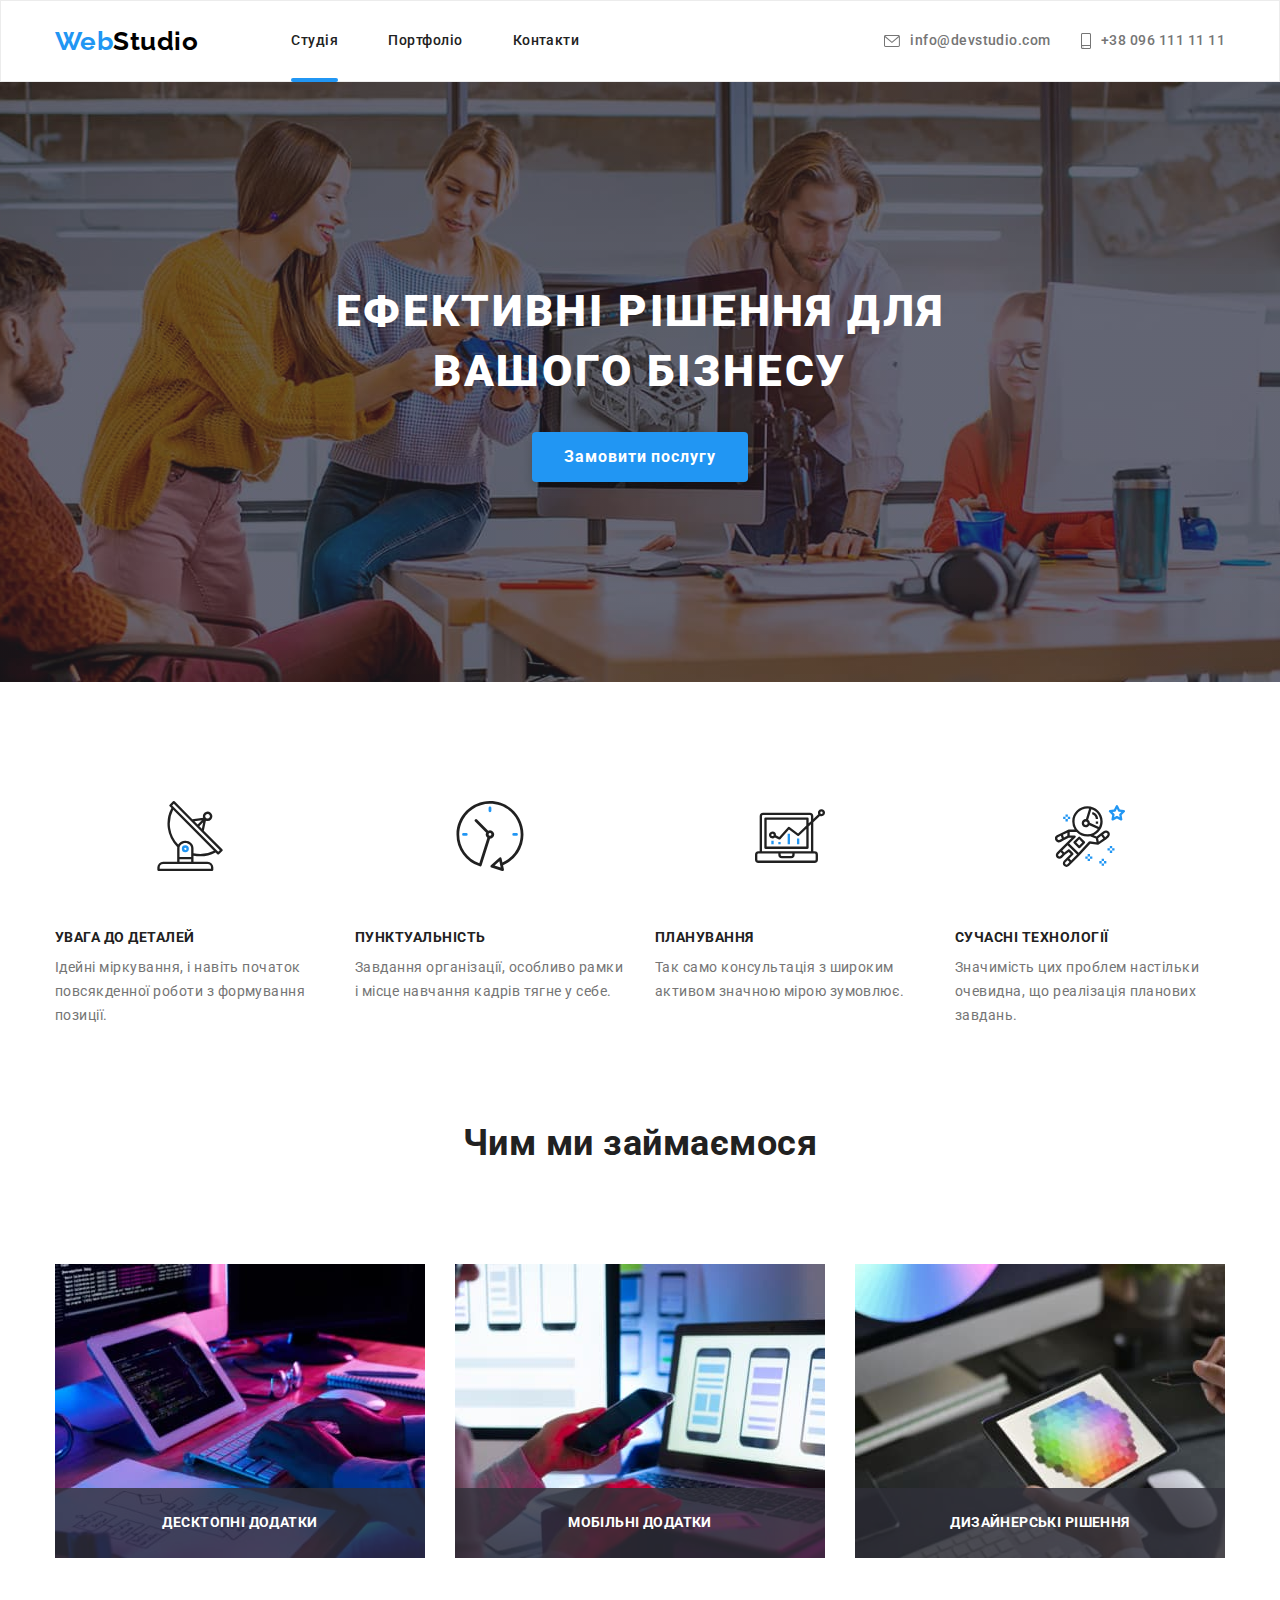
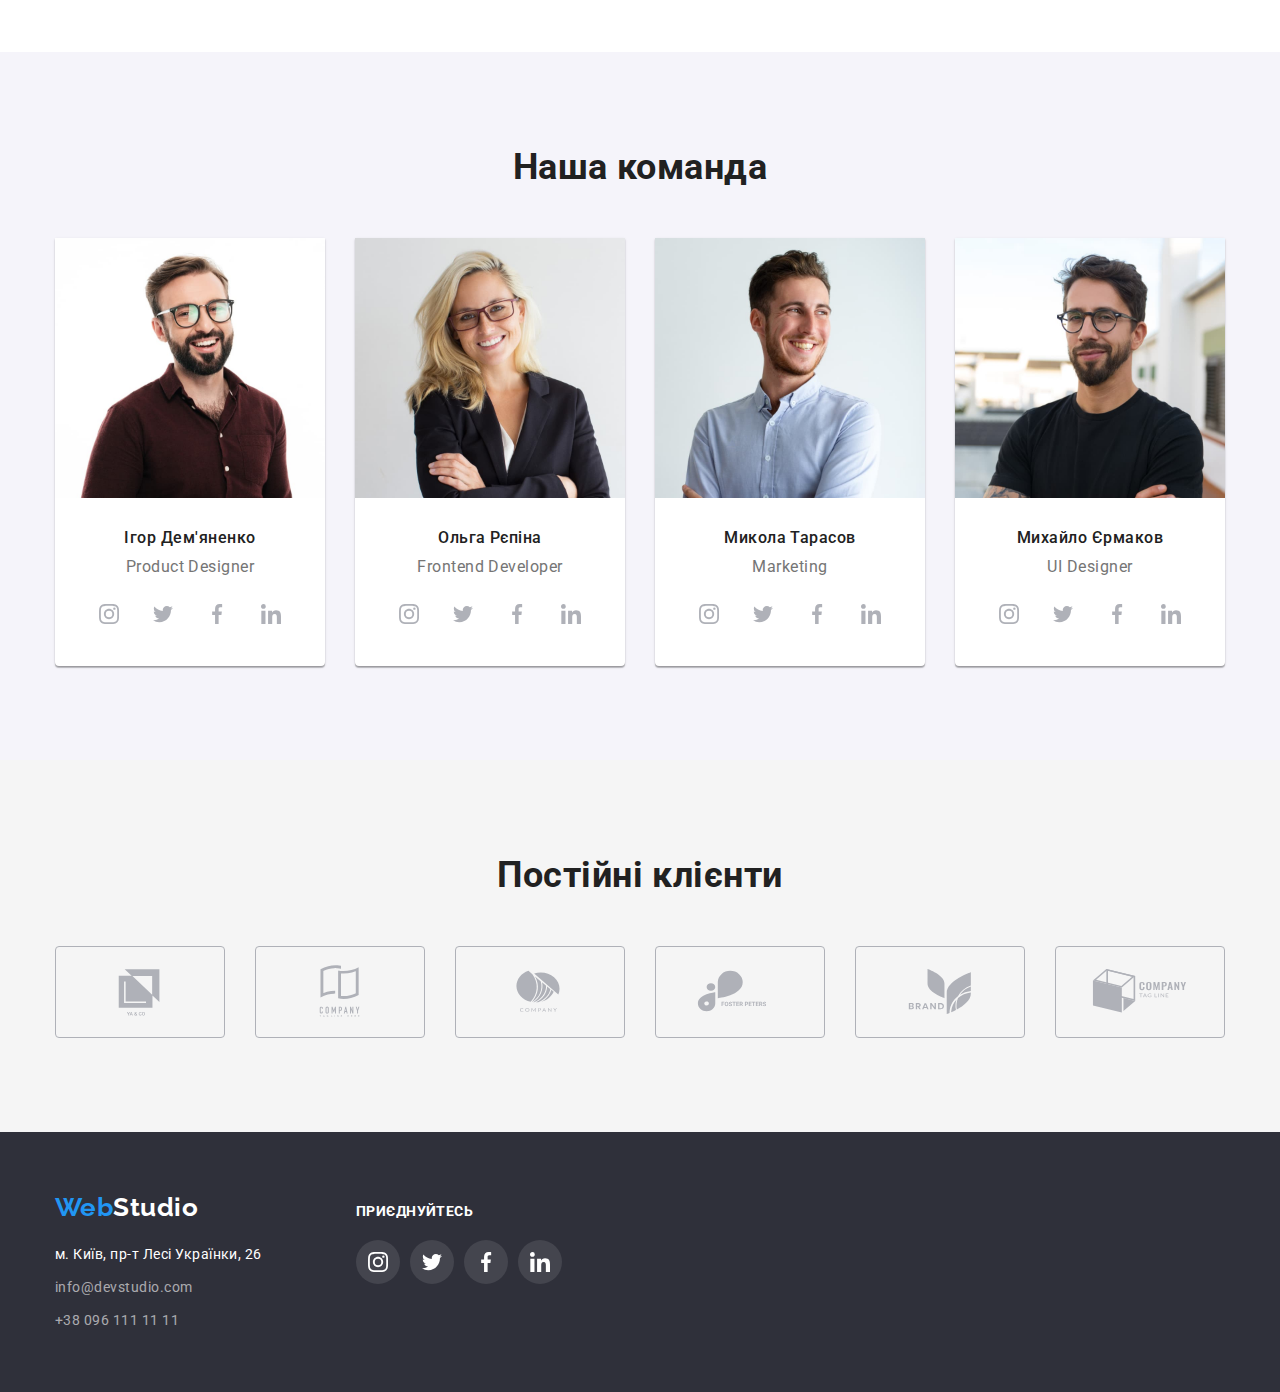
==== index.html @ 93f1c20d "HW5DONE" ====
<!DOCTYPE html>
<html lang="en">
<head>
    <meta charset="UTF-8">
    <meta http-equiv="X-UA-Compatible" content="IE=edge">
    <meta name="viewport" content="width=device-width, initial-scale=1.0">
    <title>Ефективні рішення для вашого бізнесу</title>
    <link rel="preconnect" href="https://fonts.googleapis.com">
    <link rel="preconnect" href="https://fonts.gstatic.com" crossorigin>
    <link href="https://fonts.googleapis.com/css2?family=Raleway:wght@700&family=Roboto:wght@400;500;700;900&display=swap" 
    rel="stylesheet">
    <link rel="stylesheet" 
    href="https://cdnjs.cloudflare.com/ajax/libs/modern-normalize/1.1.0/modern-normalize.min.css">
    <link rel="stylesheet" href="./CSS/styles.css">
</head>
<body>

<!-- HEADER  -->

<header class="header">
    <div class="container header-menu">
        <a href="./index.html" class="logo"><span class="logo-web">Web</span>Studio</a>
        <nav>
            <ul class="site-nav list">
                <li class="item"><a href="/index.html" class="link current">Студія</a></li>
                <li class="item"><a href="/portfolio.html" class="link">Портфоліо</a></li>
                <li class="item"><a href="#" class="link">Контакти</a></li>
            </ul>
        </nav>
        <ul class="list-cont"> 
            <li class="item-cont">
                <a href="mailto:info@devstudio.com" class="link cont-accent">
                    <svg class="cont-icon email" width="16" height="12">
                        <use href="./images/symbol-defs.svg#envelope"></use>
                    </svg>
               info@devstudio.com</a>
            </li>
            <li class="item-cont">
                <a href="tel:+380961111111" class="link cont-accent">
                    <svg class="cont-icon tell" width="10" height="16">
                        <use href="./images/symbol-defs.svg#smartphone"></use>
                    </svg>
                +38 096 111 11 11</a></li>
        </ul>
    </div>
</header>

<!-- БАННЕР  -->

<div class="banner-page">
    <section class="container banner">
        <h1 class="text-banner">ЕФЕКТИВНІ РІШЕННЯ ДЛЯ ВАШОГО БІЗНЕСУ</h1>
        <button type="button" class="banner-btn" data-modal-open>Замовити послугу</button>
    </section>
</div>
<!-- Секція з описом  -->
<section class="section container">
    <h2 class="visually-hidden">Description</h2>
    <ul class="list-descr">
        <li class="item">
            <svg class="icon-descr">
                <use href="./images/symbol-defs.svg#antenna"></use>
            </svg>
            <h3 class="title-descr">УВАГА ДО ДЕТАЛЕЙ</h3>
            <p class="text-descr">Ідейні міркування, і навіть початок повсякденної роботи з формування позиції.</p>
        </li>
        <li class="item">
            <svg class="icon-descr">
                <use href="./images/symbol-defs.svg#clock"></use>
            </svg>
            <h3  class="title-descr">ПУНКТУАЛЬНІСТЬ</h3>
            <p class="text-descr">Завдання організації, особливо рамки і місце навчання кадрів тягне у себе.</p>
        </li>
        <li class="item">
            <svg class="icon-descr">
                <use href="./images/symbol-defs.svg#diagram"></use>
            </svg>
            <h3  class="title-descr">ПЛАНУВАННЯ</h3>
            <p class="text-descr">Так само консультація з широким активом значною мірою зумовлює.</p>
        </li>
        <li class="item">
            <svg class="icon-descr">
                <use href="./images/symbol-defs.svg#astronaut"></use>
            </svg>
            <h3  class="title-descr">СУЧАСНІ ТЕХНОЛОГІЇ</h3>
            <p class="text-descr">Значимість цих проблем настільки очевидна, що реалізація планових завдань.</p>
        </li>
    </ul>
</section>
<!-- Секція з картинками "Чим ми займаємося"  -->
<section class="container doing">
    <h2 class="title-doing">Чим ми займаємося</h2>
        <ul class="doing-list">
            <li class="item"><img src="./images/img1.jpg" class="img-doing" alt="picture1" width="370" height="294">
            <p class="doing-text">десктопні додатки</p>
            </li>
            <li class="item"><img src="./images/img2.jpg" class="img-doing" alt="picture2" width="370" height="294">
            <p class="doing-text">мобільні додатки</p>
            </li>
            <li class="item"><img src="./images/img3.jpg" class="img-doing" alt="picture3" width="370" height="294">
            <p class="doing-text">дизайнерські рішення</p>
            </li>
        </ul>
</section>

<!-- Секція з фото "Наша команда"  -->

<section class="section team">
    <div class="container">
    <h2 class="section-title">Наша команда</h2>
        <ul class="team-list">
            <li class="item"><img src="./images/img4.jpg" alt="photo1" width="270" height="260">
                <h3 class="title-team">Ігор Дем'яненко</h3>
                <p class="text-team">Product Designer</p>
                <ul class="list-soc">
                    <li class="">
                        <a href="" class="link-soc">
                            <svg class="icon-item" width="20px" height="20px">
                                <use href="./images/symbol-defs.svg#instagram"></use>
                            </svg>
                        </a>
                    </li>
                    <li class="">
                        <a href="" class="link-soc">
                            <svg class="icon-item" width="20px" height="20px">
                                <use href="./images/symbol-defs.svg#twitter"></use>
                            </svg>
                        </a>
                    </li>     
                    <li class="">
                        <a href="" class="link-soc">
                            <svg class="icon-item" width="20px" height="20px">
                                <use href="./images/symbol-defs.svg#facebook"></use>
                            </svg>
                        </a>
                    </li>       
                    <li class="">
                        <a href="" class="link-soc ">
                            <svg class="icon-item" width="20px" height="20px">
                                <use href="./images/symbol-defs.svg#linkedin"></use>
                            </svg>
                        </a>
                    </li>
                </ul>
            </li>
            <li class="item"><img src="./images/img5.jpg" alt="photo2" width="270" height="260">
                <h3 class="title-team">Ольга Рєпіна</h3>
                <p class="text-team">Frontend Developer</p>
                <ul class="list-soc">
                    <li class="item-soc">
                        <a href="" class="link-soc">
                            <svg class="icon-item" width="20px" height="20px">
                                <use href="./images/symbol-defs.svg#instagram"></use>
                            </svg>
                        </a>
                    </li>
                    <li class="item-soc">
                        <a href="" class="link-soc">
                            <svg class="icon-item" width="20px" height="20px">
                                <use href="./images/symbol-defs.svg#twitter"></use>
                            </svg>
                        </a>
                    </li>     
                    <li class="item-soc">
                        <a href="" class="link-soc">
                            <svg class="icon-item" width="20px" height="20px">
                                <use href="./images/symbol-defs.svg#facebook"></use>
                            </svg>
                        </a>
                    </li>       
                    <li class="item-soc">
                        <a href="" class="link-soc ">
                            <svg class="icon-item" width="20px" height="20px">
                                <use href="./images/symbol-defs.svg#linkedin"></use>
                            </svg>
                        </a>
                    </li>
                </ul>
            </li>
            <li class="item"><img src="./images/img6.jpg" alt="photo3" width="270" height="260">
                <h3 class="title-team">Микола Тарасов</h3>
                <p class="text-team">Marketing</p>
                <ul class="list-soc">
                    <li class="item-soc">
                        <a href="" class="link-soc">
                            <svg class="icon-item" width="20px" height="20px">
                                <use href="./images/symbol-defs.svg#instagram"></use>
                            </svg>
                        </a>
                    </li>
                    <li class="item-soc">
                        <a href="" class="link-soc">
                            <svg class="icon-item" width="20px" height="20px">
                                <use href="./images/symbol-defs.svg#twitter"></use>
                            </svg>
                        </a>
                    </li>     
                    <li class="item-soc">
                        <a href="" class="link-soc">
                            <svg class="icon-item" width="20px" height="20px">
                                <use href="./images/symbol-defs.svg#facebook"></use>
                            </svg>
                        </a>
                    </li>       
                    <li class="item-soc">
                        <a href="" class="link-soc ">
                            <svg class="icon-item" width="20px" height="20px">
                                <use href="./images/symbol-defs.svg#linkedin"></use>
                            </svg>
                        </a>
                    </li>
                </ul>
            </li>
            <li class="item"><img src="./images/img7.jpg" alt="photo4" width="270" height="260">
                <h3 class="title-team">Михайло Єрмаков</h3>
                <p class="text-team">UI Designer</p>
                <ul class="list-soc">
                    <li class="item-soc">
                        <a href="" class="link-soc">
                            <svg class="icon-item" width="20px" height="20px">
                                <use href="./images/symbol-defs.svg#instagram"></use>
                            </svg>
                        </a>
                    </li>
                    <li class="item-soc">
                        <a href="" class="link-soc">
                            <svg class="icon-item" width="20px" height="20px">
                                <use href="./images/symbol-defs.svg#twitter"></use>
                            </svg>
                        </a>
                    </li>     
                    <li class="item-soc">
                        <a href="" class="link-soc">
                            <svg class="icon-item" width="20px" height="20px">
                                <use href="./images/symbol-defs.svg#facebook"></use>
                            </svg>
                        </a>
                    </li>       
                    <li class="item-soc">
                        <a href="" class="link-soc ">
                            <svg class="icon-item" width="20px" height="20px">
                                <use href="./images/symbol-defs.svg#linkedin"></use>
                            </svg>
                        </a>
                    </li>
                </ul>
            </li>
        </ul>
    </div>
</section>

<!-- CLIENTS -->

<section class="section clients">
    <div class="container">
        <h2 class="section-title">Постійні клієнти</h2>
        <ul class="list-clients">
            <li class="item-cli">
                <a href="" class="link-cli">
                    <svg class="icon-cli" width="106px" height="60px">
                        <use href="./images/symbol-defs.svg#client1"></use>
                    </svg>
                </a>
            </li>
            <li class="item-cli">
                <a href="" class="link-cli">
                    <svg class="icon-cli" width="106px" height="60px">
                        <use href="./images/symbol-defs.svg#client2"></use>
                    </svg>
                </a>
            </li>
            <li class="item-cli">
                <a href="" class="link-cli">
                    <svg class="icon-cli" width="106px" height="60px">
                        <use href="./images/symbol-defs.svg#client3"></use>
                    </svg>
                </a>
            </li>
            <li class="item-cli">
                <a href="" class="link-cli">
                    <svg class="icon-cli" width="106px" height="60px">
                        <use href="./images/symbol-defs.svg#client4"></use>
                    </svg>
                </a>
            </li>
            <li class="item-cli">
                <a href="" class="link-cli">
                    <svg class="icon-cli" width="106px" height="60px">
                        <use href="./images/symbol-defs.svg#client5"></use>
                    </svg>
                </a>
            </li>
            <li class="item-cli">
                <a href="" class="link-cli">
                    <svg class="icon-cli" width="106px" height="60px">
                        <use href="./images/symbol-defs.svg#client6"></use>
                    </svg>
                </a>
            </li>
        </ul>
    </div>
</section>

<!-- FOOTER  -->

<footer class="page-footer">
    <section class="container footer">
        <div class="footer-contact">
                <a href="./index.html" class="logo-white logo"><span class="logo-web">Web</span>Studio</a>
                </a>
            <address class="footer-adress">
                <ul>
                    <li class="adress-item geo">
                        <a href="http://surl.li/anqcu" class="adress-link geo">м. Київ, пр-т Лесі Українки, 26</a>
                    </li>
                    <li class="adress-item">
                        <a href="mailto:info@devstudio.com" class="adress-link">info@devstudio.com</a>
                    </li>
                    <li class="adress-item">
                        <a href="tel:+380961111111" class="adress-link">+38 096 111 11 11</a>
                    </li>
                </ul>
            </address>
        </div>
        <div class="header-soc">
            <h4 class="text-soc">ПРИЄДНУЙТЕСЬ</h4>
                <ul class="list-join">
                    <li class="item-join">
                        <a href="" class="link-soc">
                            <svg class="icon-join" width="20px" height="20px">
                                <use href="./images/symbol-defs.svg#instagram"></use>
                            </svg>
                        </a>
                    </li>
                    <li class="item-join">
                        <a href="" class="link-soc">
                            <svg class="icon-join" width="20px" height="20px">
                                <use href="./images/symbol-defs.svg#twitter"></use>
                            </svg>
                        </a>
                    </li>     
                    <li class="item-join">
                        <a href="" class="link-soc">
                            <svg class="icon-join" width="20px" height="20px">
                                <use href="./images/symbol-defs.svg#facebook"></use>
                            </svg>
                        </a>
                    </li>       
                    <li class="item-join">
                        <a href="" class="link-soc ">
                            <svg class="icon-join" width="20px" height="20px">
                                <use href="./images/symbol-defs.svg#linkedin"></use>
                            </svg>
                        </a>
                    </li>
                </ul>
        </div>
    </section>
</footer>

<!-- Модальне вікно -->
<div class="backdrop is-hidden" data-modal>
    <div class="modal">
        <button class="modal-close" data-modal-close>
            <svg class="modal-icon-close" width="18px" height="18px">
                <use href="./images/symbol-defs.svg#close-black"></use>
            </svg>
        </button>
    </div>
</div>

<script src="./modal.js"></script>

</body>
</html>
---- CSS/styles.css ----
:root {

  /* CSS-змінні для color and bg */
  --primary-text-color: #757575;
  --secondary-text-color: #212121;
  --tertiary-text-color: #ffffff;
  --accent-text-color: #2196f3;
  --logo-text: #000000;
  --footer-text-color: rgba(255, 255, 255, 0.6);

  --primary-bg-color: #ffffff;
  --secondary-bg-color: #2f303a;
  --section-bg-color: #f5f4fa;

  --banner-bg-color: #c4c4c4;

  --primary-bg-btn: #2196f3;
  --secondary-bg-btn: #188ce8;

  --primary-bg-btnfilter: #f5f4fa;
  --secondary-bg-btnfilter: #2196f3;

  --first-border: #ececec;

  --team-list-bg: #ffffff;

  --icon-color-accent: #ffffff;
  --icon-color: #afb1b8;
  --icon-bg-color: #2196f3;

  --clients-bg: #f5f5f5;

  --icon-bg-footer: rgba(255, 255, 255, 0.1);

  --border-accent-clients: #2196f3;
  --client-accent-color: #2196f3;

  --nav-border-color: #2196f3;

  --modal-backdrop-bg: rgba(0, 0, 0, 0.2);
  --modal-bg: #ffffff;

  --overlay-text-color: #FFFFFF;
  --overlay-bg-color: rgba(33, 150, 243, 0.9);

  /* CSS-змінні для transition */
--time-hover: 250ms;
--cubic-function: cubic-bezier(0.4, 0, 0.2, 1);
}

/* Плагіни та rezet */

/* * { 
    outline: 2px solid cornflowerblue;
}  */

h1,
h2,
h3,
h4,
h5,
h6,
ul,
li,
p {
  margin: 0;
}

ul,
ol {
  padding: 0;
  margin: 0;
  list-style: none;
}

a {
  text-decoration: none;
  color: currentColor;
}

img {
  display: block;
}
/* ЗАГАЛЬНІ ЗНАЧЕННЯ */

body {
  font-family: 'Roboto', sans-serif;
  letter-spacing: 0.03em;

  color: var(--primary-text-color);
  background-color: var(--primary-bg-color);
}

.container {
  margin: 0 auto;
  padding-left: 15px;
  padding-right: 15px;

  width: 1200px;
}

.section {
  padding-top: 94px;
  padding-bottom: 94px;
}

ul {
  list-style: none;
}

h2 {
  text-align: center;
  font-weight: 700;
  font-size: 36px;
  line-height: 1.17;
}
h2,
h3 {
  color: var(--secondary-text-color);
}

.visually-hidden {
  position: absolute;
  white-space: nowrap;
  width: 1px;
  height: 1px;
  overflow: hidden;
  border: 0;
  padding: 0;
  clip: rect(0 0 0 0);
  clip-path: inset(50%);
  margin: -1px;
}

/* HEADER */

.header-menu {
  display: flex;
  align-items: center;
}

.site-nav {
  display: flex;
  margin-left: 93px;
  gap: 50px;
}

.header {
  border: 1px solid var(--first-border);
  background-color: var(--primary-bg-color);
}

.logo {
  font-family: 'Raleway', sans-serif;
  font-weight: 700;
  font-size: 26px;
  line-height: 1.19;

  color: var(--logo-text);
}

.logo-web {
  color: var(--accent-text-color);
}

/* navigation */

.site-nav .item {
  position: relative;
}

.site-nav .link {
  display: block;
  padding-top: 32px;
  padding-bottom: 32px;

  font-weight: 500;
  font-size: 14px;
  line-height: 1.14;

  color: var(--secondary-text-color);
  transition: color var(--time-hover) var(--cubic-function);
}

.site-nav .current::after {
  position: absolute;
  content: '';
  bottom: -1px;
  display: block;

  width: 100%;

  border-radius: 2px;
  border-bottom: 4px solid var(--nav-border-color);
}

/* contact */

.list-cont {
  display: flex;
  align-items: center;
  margin-left: auto;
  gap: 30px;
}

.item-cont .link {
  display: flex;
  align-items: center;
  padding: 32px 0;
  margin-left: auto;

  font-weight: 500;
  font-size: 14px;
  line-height: 1.14;

  transition: color var(--time-hover) var(--cubic-function);
}

.cont-icon {
  fill: currentColor;
  margin-right: 10px;
}

.link:hover,
.link:focus {
  color: var(--accent-text-color);
}

/* 250ms, функция распределения времени - cubic-bezier(0.4, 0, 0.2, 1) */

/* BANNER */

.banner-page {
  margin-left: auto;
  margin-right: auto;

  max-width: 1600px;
  height: 600px;

  background-color: var(--banner-bg-color-2);
  background-image: linear-gradient(to right, rgba(47, 48, 58, 0.4), rgba(47, 48, 58, 0.4)),
    url(../images/banner.jpg);
  /* або можна дати перший фон за допомогою формата картинки (також працює, перевірено)
        PNG background-image: url(../images/Overlay.png),
    url(../images/banner.jpg) ;  */
  background-repeat: no-repeat;
  background-position: center;

  text-align: center;
}

.banner {
  padding: 200px 0;
}

.text-banner {
  margin: 0 auto;
  margin-bottom: 30px;
  padding-left: 15px;
  padding-right: 15px;

  max-width: 696px;

  font-weight: 900;
  font-size: 44px;
  line-height: 1.36;
  letter-spacing: 0.06em;

  color: var(--tertiary-text-color);
}
.banner-btn {
  padding: 10px 24px;

  min-width: 216px;
  height: 50px;

  font-family: inherit;
  font-weight: 700;
  font-size: 16px;
  line-height: 1.87;
  letter-spacing: 0.06em; 

  cursor: pointer;
  border: none;
  border-radius: 4px;

  color: var(--tertiary-text-color);
  background-color: var(--primary-bg-btn);

  box-shadow: 0px 4px 8px rgba(0, 0, 0, 0.15);
  transition: background-color var(--time-hover) var(--cubic-function);
}

.banner-btn:hover,
.banner-btn:focus {
  background-color: var(--secondary-bg-btn);
}

/* СЕКЦІЯ З ОПИСОМ */

.list-descr {
  display: flex;
  gap: 30px;
}

.icon-descr {
  margin: 25px 100px;
  margin: 25px 100px;
  height: 70px;
  width: 70px;
}

.title-descr {
  margin-top: 30px;
  margin-bottom: 10px;

  text-transform: uppercase;
  font-weight: 700px;
  font-size: 14px;
  line-height: 1.14;
}

.text-descr {
  font-weight: 400;
  font-size: 14px;
  line-height: 1.7;
}


/* СЕКЦІЯ: ЧИМ МИ ЗАЙМАЄМОСЯ */

.doing {
  margin-bottom: 94px;
}

.title-doing {
  margin-bottom: 50px;
}

.doing-list {
  display: flex;
  gap: 30px;
}

.doing-list .item {
    position: relative;
    margin-top: 50px;
    line-height: 0;
}

.doing-text {
    position: absolute;
    bottom: 0;
    padding-top: 27px;

    width: 100%;
    height: 70px;

    font-weight: 700;
    font-size: 14px;
    line-height: 1.14;
    text-align: center;
    letter-spacing: 0.03em;
    text-transform: uppercase;
    color: var(--tertiary-text-color);
    background: rgba(47, 48, 58, 0.8);
}

/* СЕКЦІЯ: НАША КОМАНДА */

.section-title {
  margin-bottom: 50px;
}

.team-list {
  display: flex;
  gap: 30px;
}

.team {
  background-color: var(--section-bg-color);
}

.team-item {
  background-color: var(--primary-bg-color);
}

.team-list .item {
  background: var(--team-list-bg);
  box-shadow: 0px 1px 3px rgba(0, 0, 0, 0.12), 0px 1px 1px rgba(0, 0, 0, 0.14),
    0px 2px 1px rgba(0, 0, 0, 0.2);
  border-radius: 0px 0px 4px 4px;
}

.title-team,
.text-team {
  font-size: 16px;
  line-height: 1.19;
  text-align: center;
}

.title-team {
  margin-top: 30px;
  margin-bottom: 10px;

  color: var(--secondary-text-color);
  font-weight: 500;
}

.text-team {
  font-weight: 400;
}

/* soc-icons */

.list-soc {
  display: flex;
  justify-content: center;
  gap: 10px;
  margin: 16px 32px 30px 32px;
}

.link-soc {
  display: flex;
  align-items: center;
  justify-content: center;
  padding: 12px;

  width: 44px;
  height: 44px;

  border-radius: 50%;
  fill: var(--icon-color);
  transition: background-color var(--time-hover) var(--cubic-function),
   fill var(--time-hover) var(--cubic-function);
}

.link-soc:hover,
.link-soc:focus {
  background-color: var(--icon-bg-color);
  fill: var(--icon-color-accent);
}

/* ПРИМІТКА ДЛЯ СЕБЕ: для того щоб розщирити вплив ховера та фокуса, задається зміна одразу лінку! <a href="" class="link-soc"> */

/* CLIENTS */
.clients {
  background-color: var(--clients-bg);
  text-align: center;
}

.list-clients {
  display: flex;
  gap: 30px;
}

.link-cli {
  display: flex;
  justify-content: center;
  align-items: center;

  height: 92px;
  width: 170px;

  border: 1px solid #afb1b8;
  border-radius: 4px;
  transition: border-color var(--time-hover) var(--cubic-function);
}

.link-cli {
  fill: var(--icon-color);
  transition: fill var(--time-hover) var(--cubic-function);
}

.link-cli:hover,
.link-cli:focus {
  fill: var(--client-accent-color);
}

.link-cli:hover,
.link-cli:focus {
  border-color: var(--border-accent-clients);
}

/* FOOTER */

.footer {
  display: flex;
}

.page-footer {
  background-color: var(--secondary-bg-color);
}

.footer-contact {
  margin: 60px 0;
}

.logo-white {
  color: var(--tertiary-text-color);
}

.footer-adress {
  margin-top: 20px;
}

.adress-item:not(:last-child) {
  margin-bottom: 9px;
}

.adress-link {
  font-style: normal;
  font-weight: 400;
  font-size: 14px;
  line-height: 1.7;

  color: var(--footer-text-color);
  transition: color var(--time-hover) var(--cubic-function);
}

.adress-link:hover,
.adress-link:focus {
  color: var(--accent-text-color);
}

.geo {
  color: var(--tertiary-text-color);
  width: 231px;
}

/* приєднуйтесь */

.text-soc {
  font-weight: 700;
  font-size: 14px;
  line-height: 1.14;
  letter-spacing: 0.03em;
  color: var(--tertiary-text-color);
}

.header-soc {
  margin: 72px 0 100px 70px;
}

.list-join {
  display: flex;
  justify-content: center;
  gap: 10px;
  margin-top: 20px;
}

.link-soc {
  display: flex;
  justify-content: center;
  align-items: center;

  width: 44px;
  height: 44px;

  border-radius: 50%;
  background-color: var(--icon-bg-footer);
  transition: background-color var(--time-hover) var(--cubic-function);
}

.icon-join {
  fill: var(--icon-color-accent);
}

.link-soc:hover {
  background-color: var(--icon-bg-color);
}

/* для portfolio.html */

/* FILTER */

.filter-list {
  display: flex;
  justify-content: center;
  gap: 8px;
  padding-bottom: 16px;

  min-width: 575px;
  margin-bottom: 34px;
}

.filter-btn {
  border: none;
  padding: 6px 22px;

  min-width: 73px;
  height: 38px;

  font-family: inherit;
  font-weight: 500;
  font-size: 16px;
  line-height: 1.63;
  cursor: pointer;

  color: var(--secondary-text-color);
  background-color: var(--primary-bg-btnfilter);
  transition: box-shadow var(--time-hover) var(--cubic-function),
  color var(--time-hover) var(--cubic-function),
  background-color var(--time-hover) var(--cubic-function);
}

.filter-btn:hover,
.filter-btn:focus {
  border-radius: 4px;
  box-shadow: 0px 3px 1px rgba(0, 0, 0, 0.1), 0px 1px 2px rgba(0, 0, 0, 0.08),
    0px 2px 2px rgba(0, 0, 0, 0.12);

  color: var(--primary-bg-color);
  background-color: var(--secondary-bg-btnfilter);
}

/* Контент сторінки */

.main-list {
  display: flex;
  gap: 30px;
  flex-wrap: wrap;

}

.main-item {
  transition: box-shadow var(--time-hover) var(--cubic-function);
}

.main-item:hover {
  box-shadow: 0px 1px 1px rgba(0, 0, 0, 0.12), 0px 4px 4px rgba(0, 0, 0, 0.06),
    1px 4px 6px rgba(0, 0, 0, 0.16);
}

.main-title {
  font-weight: 700;
  font-size: 18px;
  line-height: 2;
  letter-spacing: 0.06em;

  color: var(--secondary-text-color);
}

.text-border {
  padding: 20px 24px;

  background-color: var(--team-list-bg);
  border: 1px solid #eeeeee;
  border-top: none;
}

.main-text {
  font-weight: 400;
  font-size: 16px;
  line-height: 1.87;
}

/* overlay */

.info-wrapper {
  position: relative;
  overflow: hidden;
}

.info-overlay {
  position: absolute;
  padding: 63px 24px;
  top: 0;

  width: 100%;
  height: 100%;

  transform: translateY(100%);
  background-color: var(--overlay-bg-color);
  transition: transform var(--time-hover) var(--cubic-function);
}

.overlay-info-text {
  font-size: 18px;
  line-height: calc(28/18);
  color: var(--overlay-text-color);
}

.info-wrapper:hover .info-overlay {
  transform: translateY(0);
}


/* Модальне вікно */

.backdrop {
  position: fixed;
  visibility: visible;
  top: 0;
  left: 0;

  width: 100%;
  height: 100%;

  background-color: var(--modal-backdrop-bg);
  opacity: 1;
  transition: background-color var(--time-hover) var(--cubic-function), 
  opacity var(--time-hover) var(--cubic-function),
  visibility var(--time-hover) var(--cubic-function);
}

.backdrop.is-hidden {
  visibility: hidden;
  opacity: 0;
  pointer-events: none;
}

.modal {
  position: absolute;
  top: 50%;
  left: 50%;
  transform: translate(-50%, -50%);

  width: 528px;
  height: 581px;

  background-color: var(--modal-bg);
  box-shadow: 0px 1px 3px rgba(0, 0, 0, 0.12), 0px 1px 1px rgba(0, 0, 0, 0.14),
    0px 2px 1px rgba(0, 0, 0, 0.2);
  border-radius: 4px;
  transition: transform var(--time-hover) var(--cubic-function);
}

.modal-close {
    position: absolute;
    display: flex;
    justify-content: center;
    align-items: center;
    top: 8px;
    right: 8px;

    width: 30px;
    height: 30px;

    cursor: pointer;
    background: inherit;
    border: 1px solid rgba(0, 0, 0, 0.1);
    border-radius: 50%;
}
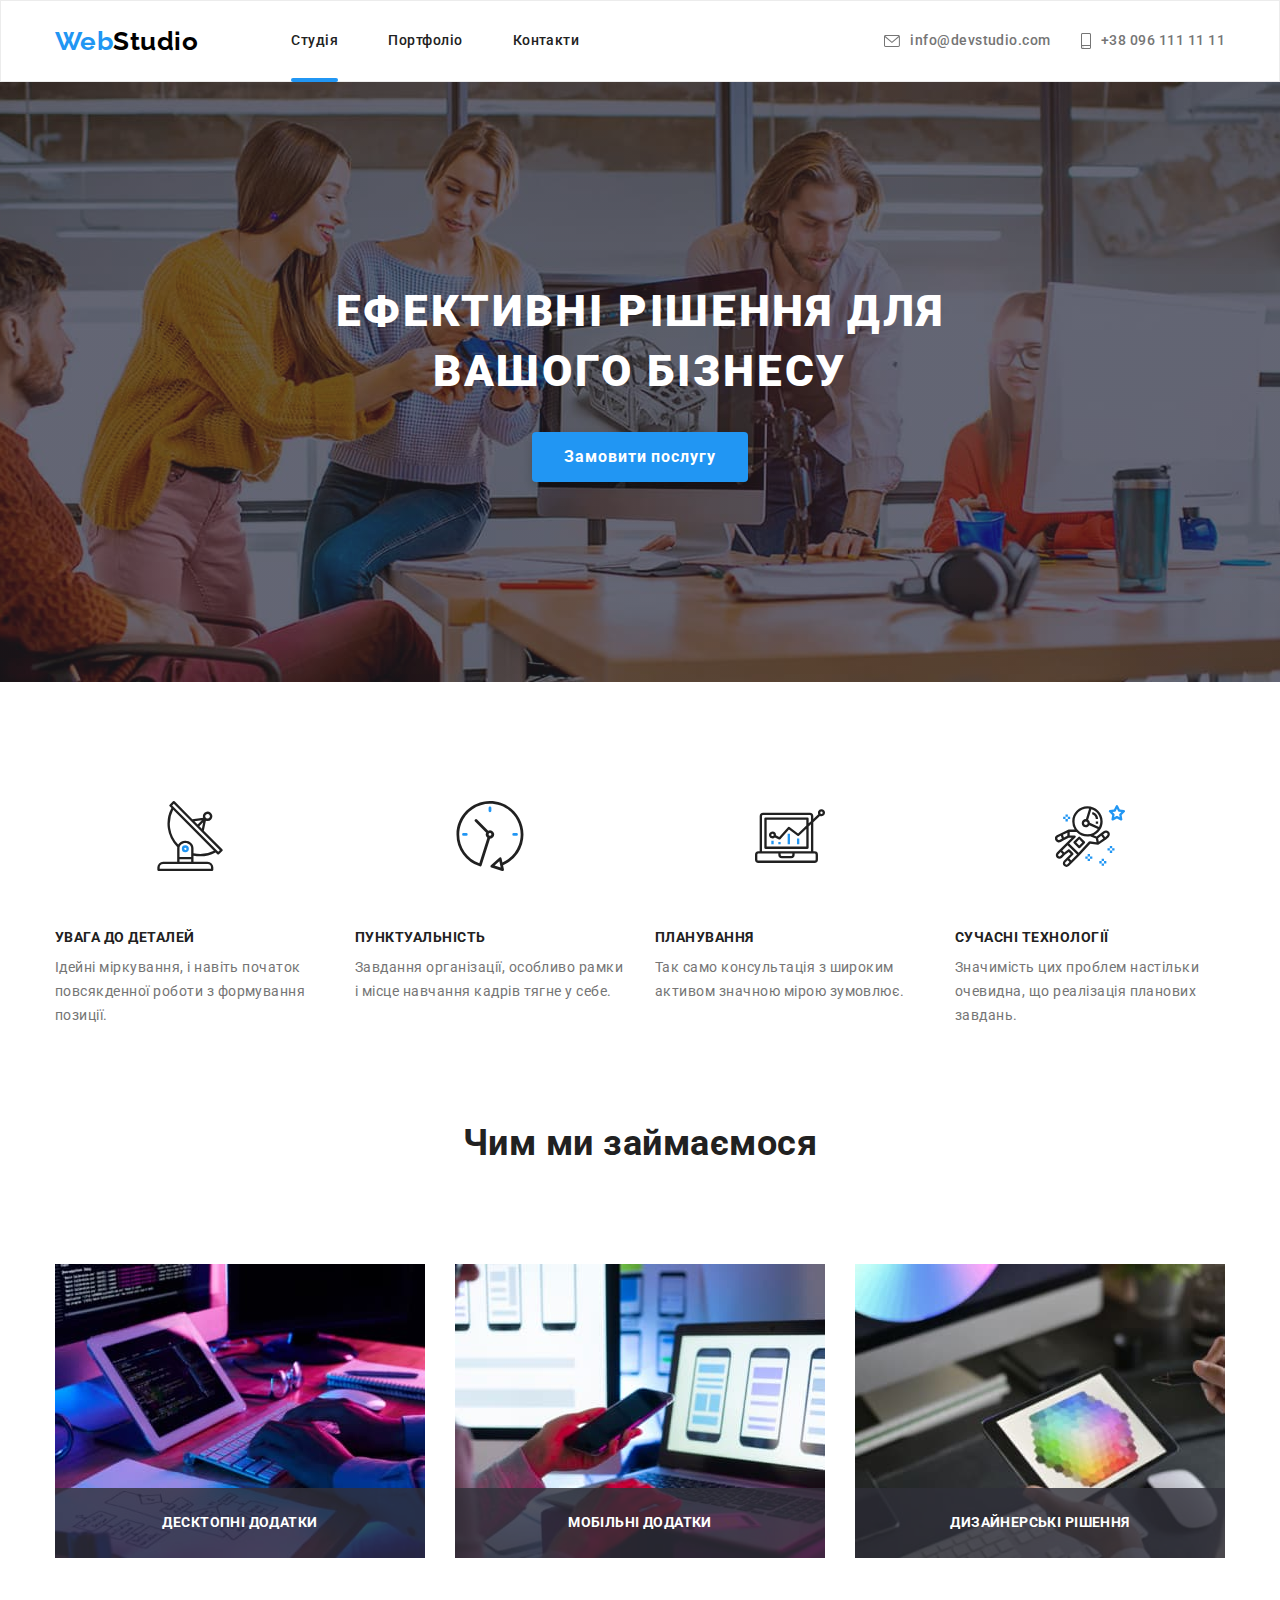
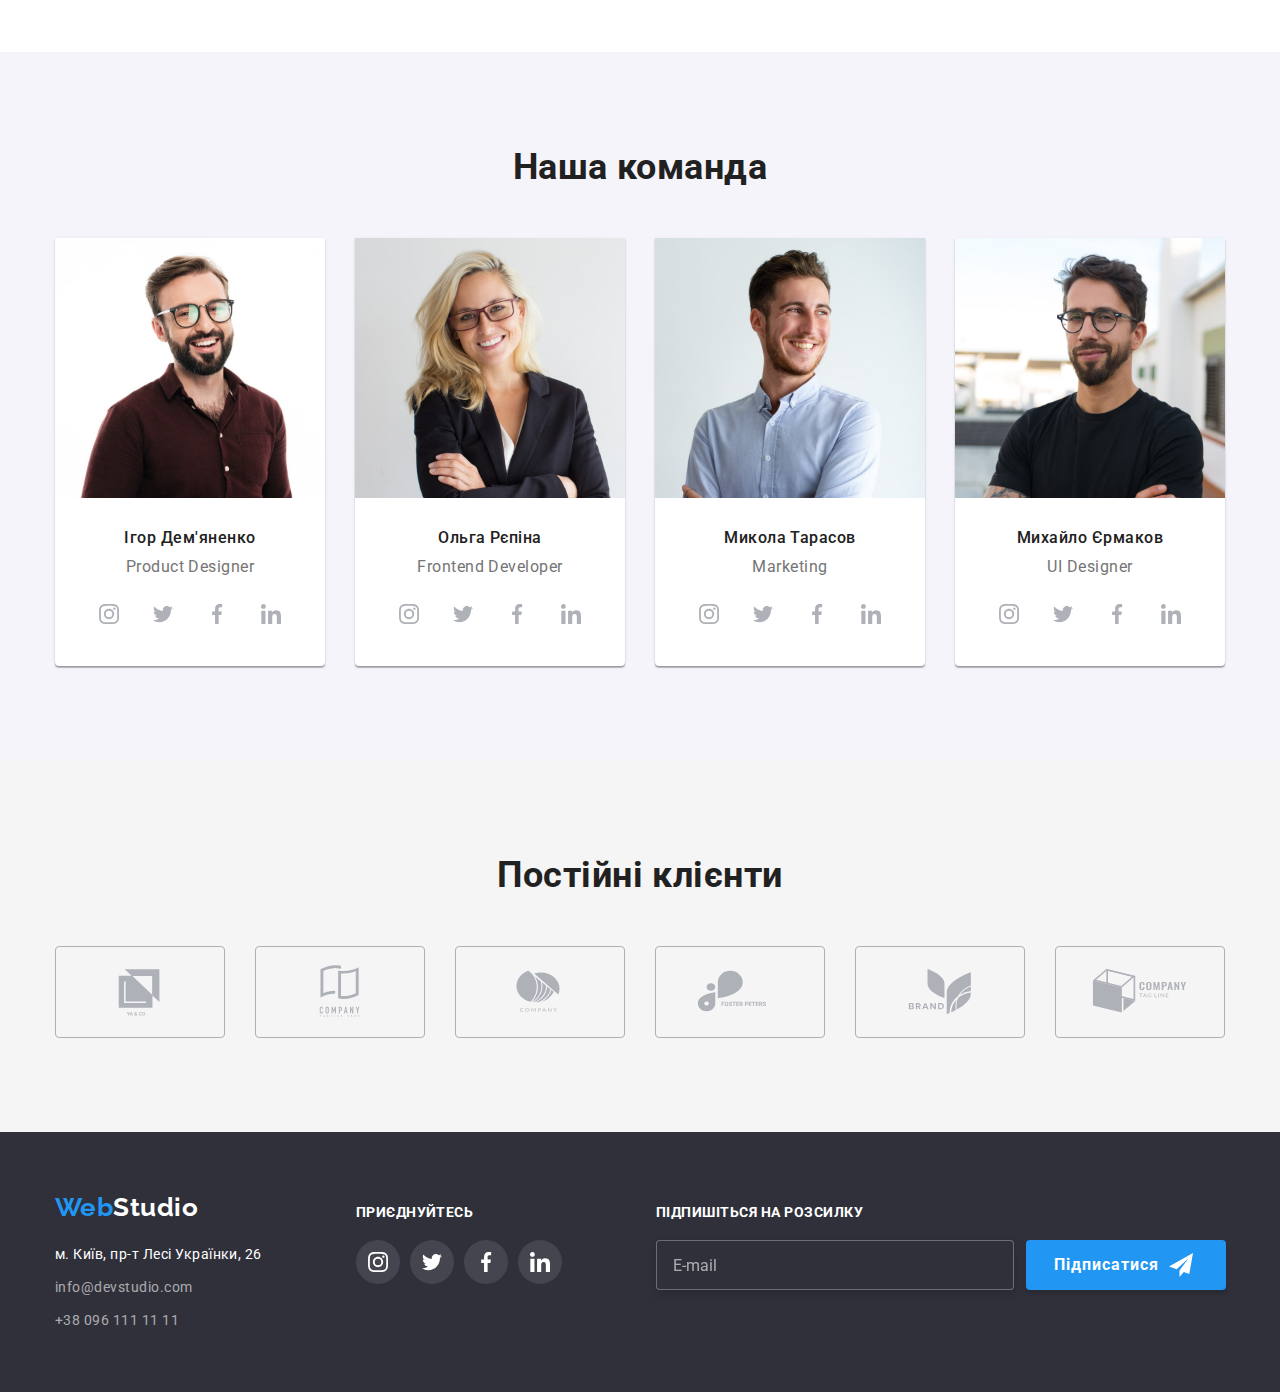
==== commit 19dd81bb: "HW5test" ====
--- a/index.html
+++ b/index.html
@@ -355,6 +355,20 @@
                     </li>
                 </ul>
         </div>
+        <div class="form">
+            <h4 class="text-subscr">підпишіться на розсилку</h4>
+            <form class="subscr-form">
+                <label class="">
+                    <input type="email" name="email" placeholder="E-mail" class="subscr-label"/>
+                </label>
+
+                <button type="submit" class="btn-subscr">Підписатися
+                    <svg class="icon-subr" width="24px" height="24px">
+                        <use href="./images/symbol-defs.svg#icon-send"></use>
+                    </svg>
+                </button>
+            </form>
+        </div>
     </section>
 </footer>
 
@@ -364,8 +378,60 @@
         <button class="modal-close" data-modal-close>
             <svg class="modal-icon-close" width="18px" height="18px">
                 <use href="./images/symbol-defs.svg#close-black"></use>
-            </svg>
+            </svg>  
         </button>
+
+        <h3 class="title-modal"> Залиште свої дані, ми вам передзвонимо</h3>
+
+        <form class="modal-form">
+            <div class="form-items">
+                <label class="form-label" for="name">Ім'я</label>
+                <input type="text" name="name" id="name"  class="input-info">
+                    <svg class="modal-icon-info" width="18px" height="18px">
+                        <use href="./images/symbol-defs.svg#person-black"></use>
+                    </svg>
+                </input>
+            </div>
+
+            <div class="form-items">
+                <label class="form-label" for="tel">Телефон</label>
+                <input type="tel" name="tel" id="tel" class="input-info">
+                    <svg class="modal-icon-info" width="18px" height="18px">
+                        <use href="./images/symbol-defs.svg#phone-black"></use>
+                    </svg>
+                </input>
+            </div>
+
+            <div class="form-items">
+                <label class="form-label" for="email"> Пошта</label>
+                <input type="email" name="email" id="email" class="input-info">
+                    <svg class="modal-icon-info" width="18px" height="18px">
+                        <use href="./images/symbol-defs.svg#email-black"></use>
+                    </svg>
+                </input>
+            </div>
+
+            <div class="comment-items">
+                <label class="form-label" for="comment">Коментар</label>
+                <textarea name="comment" rows="5" id="comment" placeholder="Введіть текст"
+                 class="form-comment"></textarea>
+            </div>
+
+            <div class="checkbox-items">
+                <label class="treaty">
+                    <input type="checkbox" class="form-input" name="hobby" value="treaty">
+                    <span class="border-check">
+                        <svg class="icon-check">
+                            <use href="./images/symbol-defs.svg#icon-check-2" class="icon-use"></use>
+                        </svg>
+                    </span>
+                    Погоджуюся з розсилкою та приймаю&nbsp
+                    <a href="" class="treaty-accent">Умови договору</a>
+                </label>
+            </div>
+            <button type="submit" class="btn-form">Відправити
+            </button>
+        </form>
     </div>
 </div>
 
--- a/CSS/styles.css
+++ b/CSS/styles.css
@@ -39,6 +39,9 @@
 
   --modal-backdrop-bg: rgba(0, 0, 0, 0.2);
   --modal-bg: #ffffff;
+  --modal-text-info-color: #757575;
+  --modal-icon-accent-color: #2196F3;
+  --modal-border-color: #2196F3;
 
   --overlay-text-color: #FFFFFF;
   --overlay-bg-color: rgba(33, 150, 243, 0.9);
@@ -80,6 +83,10 @@
 
 img {
   display: block;
+}
+
+textarea {
+  resize: none;
 }
 /* ЗАГАЛЬНІ ЗНАЧЕННЯ */
 
@@ -533,7 +540,7 @@
 .text-soc {
   font-weight: 700;
   font-size: 14px;
-  line-height: 1.14;
+  line-height: calc(16/14);
   letter-spacing: 0.03em;
   color: var(--tertiary-text-color);
 }
@@ -568,6 +575,89 @@
 
 .link-soc:hover {
   background-color: var(--icon-bg-color);
+}
+
+/* Підпішіться на розсилку */
+
+.text-subscr {
+  margin-bottom: 20px;
+
+  font-weight: 700;
+  font-size: 14px;
+  line-height: calc(16/14);
+  text-transform: uppercase;
+
+  color: var(--tertiary-text-color);
+}
+
+.form {
+  margin: 72px 0 93px 94px;
+}
+
+.subscr-form {
+  display: flex;
+}
+
+.subscr-label {
+  padding-left: 16px;
+
+  width: 358px;
+  height: 50px;
+
+  background-color: var(--secondary-bg-color);
+  color: var(--tertiary-text-color);
+  border: 1px solid #ffffff4d;
+  filter: drop-shadow(0px 4px 4px rgba(0, 0, 0, 0.15));
+  border-radius: 4px;
+
+}
+
+.subscr-form input::placeholder {
+  font-size: 16px;
+  line-height: calc(20/16);
+  color: var(--footer-text-color);
+}
+
+.subscr-label:-webkit-autofill {
+  -webkit-text-fill-color: var(--tertiary-text-color);
+  -webkit-box-shadow: 0 0 0 100px var(--secondary-bg-color) inset; 
+}
+
+.subscr-label:focus {
+outline: none;
+} 
+
+.btn-subscr {
+  display: inline-flex;
+  margin-left: 12px;
+  padding: 10px 28px;
+  align-items: center;
+  width: 200px;
+  height: 50px;
+
+  font-weight: 700;
+  font-size: 16px;
+  line-height: calc(30/16);
+  letter-spacing: 0.06em;
+
+  cursor: pointer;
+
+  color: var(--tertiary-text-color);
+  background-color: var(--primary-bg-btn);
+  border: none;
+  box-shadow: 0px 4px 4px rgba(0, 0, 0, 0.15);
+  border-radius: 4px;
+
+  transition: background-color var(--time-hover) var(--cubic-function);
+}
+
+.btn-subscr:hover,
+.btn-subscr:focus {
+  background-color: #188CE8;
+}
+
+.icon-subr {
+  margin-left: 10px;
 }
 
 /* для portfolio.html */
@@ -627,11 +717,6 @@
   transition: box-shadow var(--time-hover) var(--cubic-function);
 }
 
-.main-item:hover {
-  box-shadow: 0px 1px 1px rgba(0, 0, 0, 0.12), 0px 4px 4px rgba(0, 0, 0, 0.06),
-    1px 4px 6px rgba(0, 0, 0, 0.16);
-}
-
 .main-title {
   font-weight: 700;
   font-size: 18px;
@@ -655,6 +740,15 @@
   line-height: 1.87;
 }
 
+.main-item {
+  transition: box-shadow var(--time-hover) var(--cubic-function);
+}
+
+.main-item:hover {
+  box-shadow: 0px 1px 1px rgba(0, 0, 0, 0.12), 0px 4px 4px rgba(0, 0, 0, 0.06),
+    1px 4px 6px rgba(0, 0, 0, 0.16);
+}
+
 /* overlay */
 
 .info-wrapper {
@@ -670,7 +764,7 @@
   width: 100%;
   height: 100%;
 
-  transform: translateY(100%);
+  transform: translateY(101%);
   background-color: var(--overlay-bg-color);
   transition: transform var(--time-hover) var(--cubic-function);
 }
@@ -681,7 +775,8 @@
   color: var(--overlay-text-color);
 }
 
-.info-wrapper:hover .info-overlay {
+.portfolio-link:hover .info-overlay,
+.portfolio-link:focus .info-overlay {
   transform: translateY(0);
 }
 
@@ -743,3 +838,199 @@
     border-radius: 50%;
 }
 
+.modal .title-modal {
+  text-align: center;
+  margin: 40px 40px 12px 40px;
+  font-weight: 700;
+  font-size: 20px;
+  line-height: calc(23/20);
+
+  color: var(--secondary-text-color);
+}
+
+.modal-form {
+  margin: 0 40px;
+  height: 386px;
+}
+
+.form-items {
+  display: flex;
+  flex-direction: column;
+  position: relative;
+  padding: 0;
+  margin-bottom: 10px;
+}
+
+.form-label { 
+  font-size: 12px;
+  line-height: calc(14/12);
+  letter-spacing: 0.01em;
+  color: var(--modal-text-info-color);
+}
+
+
+.input-info {
+  margin-top: 4px;
+  padding-left: 42px;
+
+  width: 448px;
+  height: 40px;
+
+  font-size: 12px;
+  line-height: calc(14/12);
+  letter-spacing: 0.01em;
+  
+
+  border: 1px solid rgba(33, 33, 33, 0.2);
+  border-radius: 4px;
+  transition: border var(--time-hover) var(--cubic-function);
+}
+
+.modal-icon-info {
+  position: absolute;
+  bottom: 11px;
+  left: 12px;
+  fill: currentColor;
+  transition: fill var(--time-hover) var(--cubic-function);
+}
+
+.form-items:focus-within .modal-icon-info {
+  fill: var(--modal-icon-accent-color);
+}
+
+.input-info:focus {
+  border: 1px solid #2196F3;
+}
+
+ .input-info:-webkit-autofill {
+  -webkit-box-shadow: 0 0 0 100px var(--primary-bg-color) inset; 
+} 
+
+.input-info:focus {
+outline: none;
+} 
+
+.comment-items {
+  display: flex;
+  flex-direction: column;
+  padding: 0;
+  height: 138px;
+  margin-bottom: 20px;
+}
+
+.form-comment {
+  margin-top: 4px;
+  padding: 12px 16px;
+
+  width: 448px;
+  height: 120px;
+
+  font-size: 12px;
+  line-height: calc(14/12);
+  letter-spacing: 0.01em;
+
+  border: 1px solid rgba(33, 33, 33, 0.2);
+  border-radius: 4px;
+  transition: border var(--time-hover) var(--cubic-function);
+}
+
+.form-comment::placeholder {
+  font-size: 12px;
+  line-height: calc(14/12);
+  letter-spacing: 0.01em;
+
+  color: rgba(117, 117, 117, 0.5);
+}
+
+.form-comment:focus {
+  border: 1px solid #2196F3;
+}
+
+.form-comment:focus {
+  outline: none;
+} 
+
+.form-input {
+  position: absolute;
+  top: 45px;
+  appearance: none;
+}
+
+.checkbox-items {
+  display: flex;
+  margin-left: 12px;
+}
+
+.form-label {
+  width: 423px;
+  color: var(--modal-text-info-color);
+}
+
+.treaty {
+  display: flex;
+  height: 24px;
+  flex-direction: row;
+  align-items: center;
+
+  font-size: 14px;
+  line-height: calc(24/14);
+}
+
+.border-check {
+  display: flex;
+  margin-right: 7px;
+  width: 16px;
+  height: 15px;
+
+  border: 2px solid #212121;
+  border-radius: 2px;
+  transition: border var(--time-hover) var(--cubic-function),
+  background-color var(--time-hover) var(--cubic-function),
+  background-origin var(--time-hover) var(--cubic-function),
+  background-size var(--time-hover) var(--cubic-function);
+}
+
+.icon-check {
+  display: flex;
+  fill: #ffffff;
+}
+
+.form-input:checked + .border-check {
+  border: none;
+  background-color: #2196F3;
+  background-origin: border-box;
+  background-size: contain;
+}
+
+.treaty-accent {
+  text-decoration-line: underline;
+  color: #2196F3;
+}
+
+.btn-form {
+  margin: 30px 124px 40px 124px;
+  padding: 10px 52px;
+  
+  width: 200px;
+  height: 50px;
+
+  font-weight: 700;
+  font-size: 16px;
+  line-height: calc(30/16);
+  letter-spacing: 0.06em;
+
+  cursor: pointer;
+
+  color: var(--tertiary-text-color);
+  background-color: var(--primary-bg-btn);
+  border: none;
+  box-shadow: 0px 4px 4px rgba(0, 0, 0, 0.15);
+  border-radius: 4px;
+
+  transition: background-color var(--time-hover) var(--cubic-function);
+}
+
+.btn-form:hover,
+.btn-form:focus {
+  background-color: #188CE8;
+}